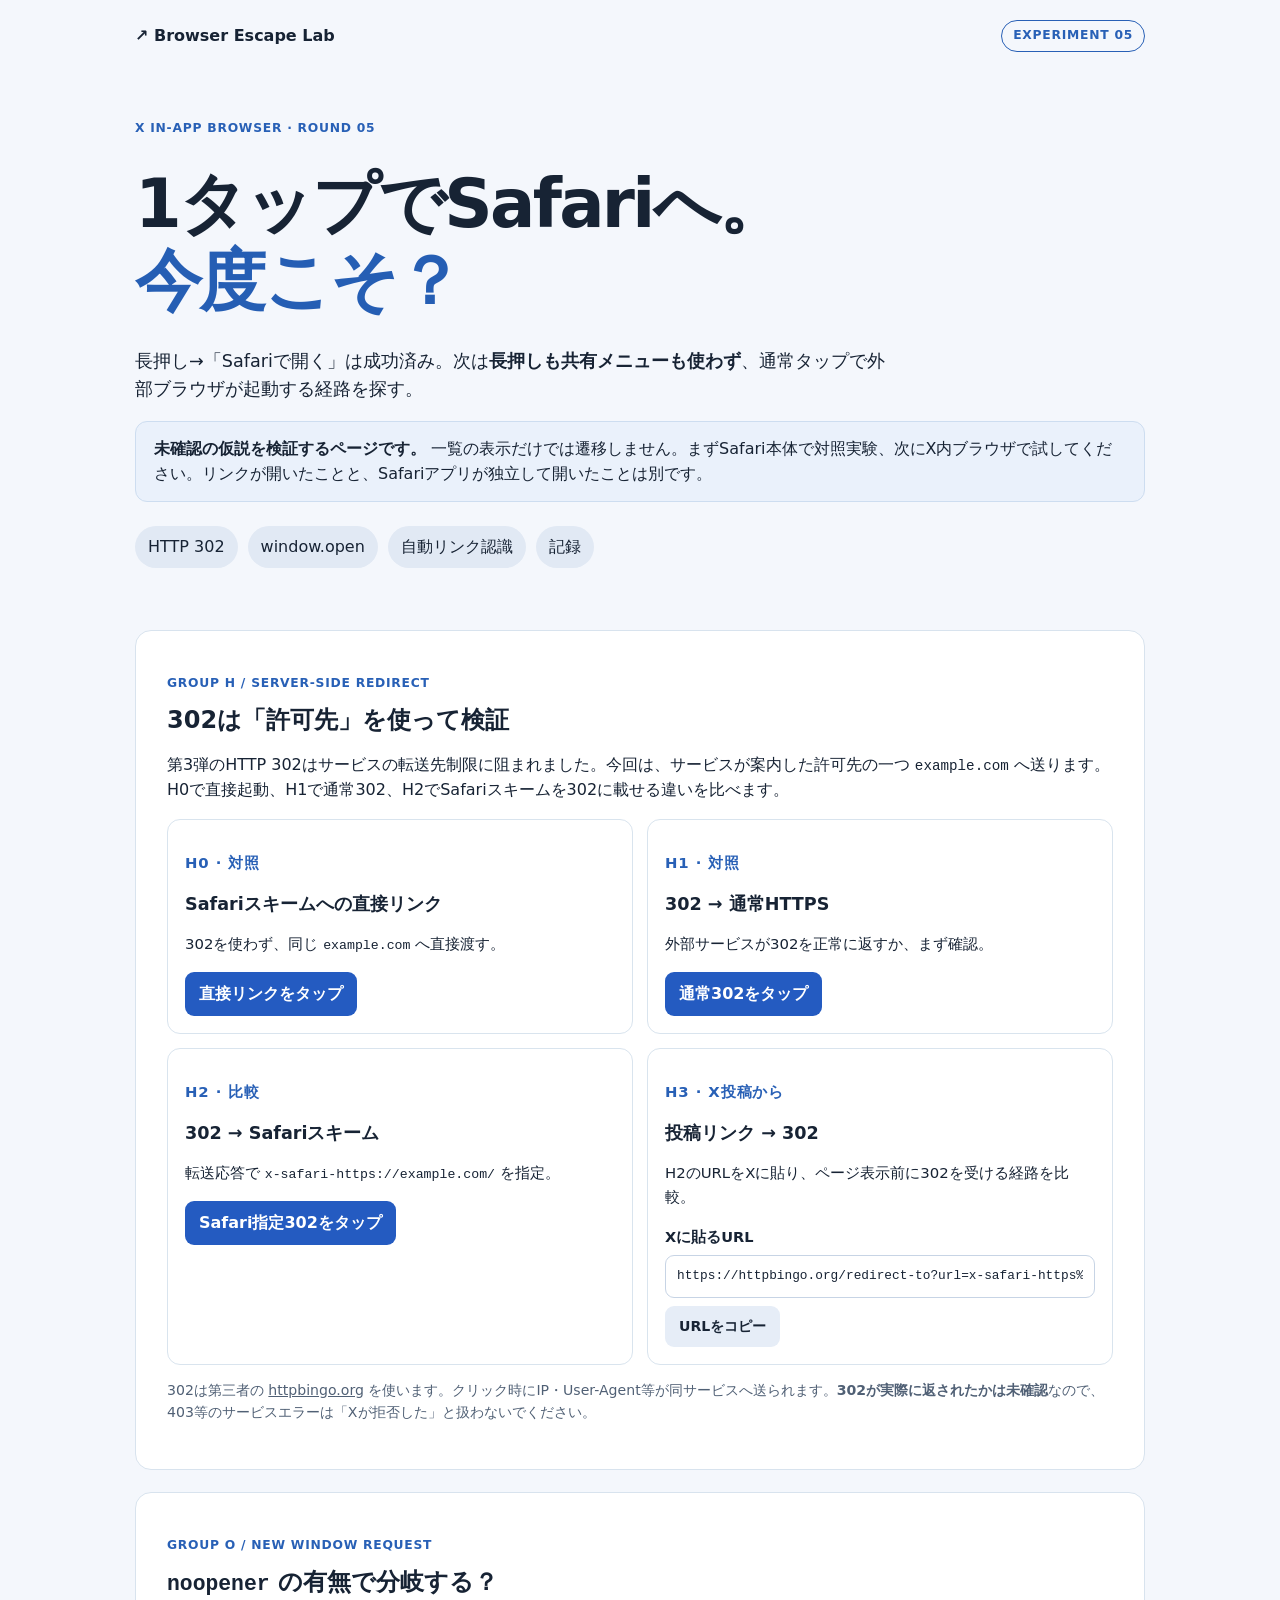
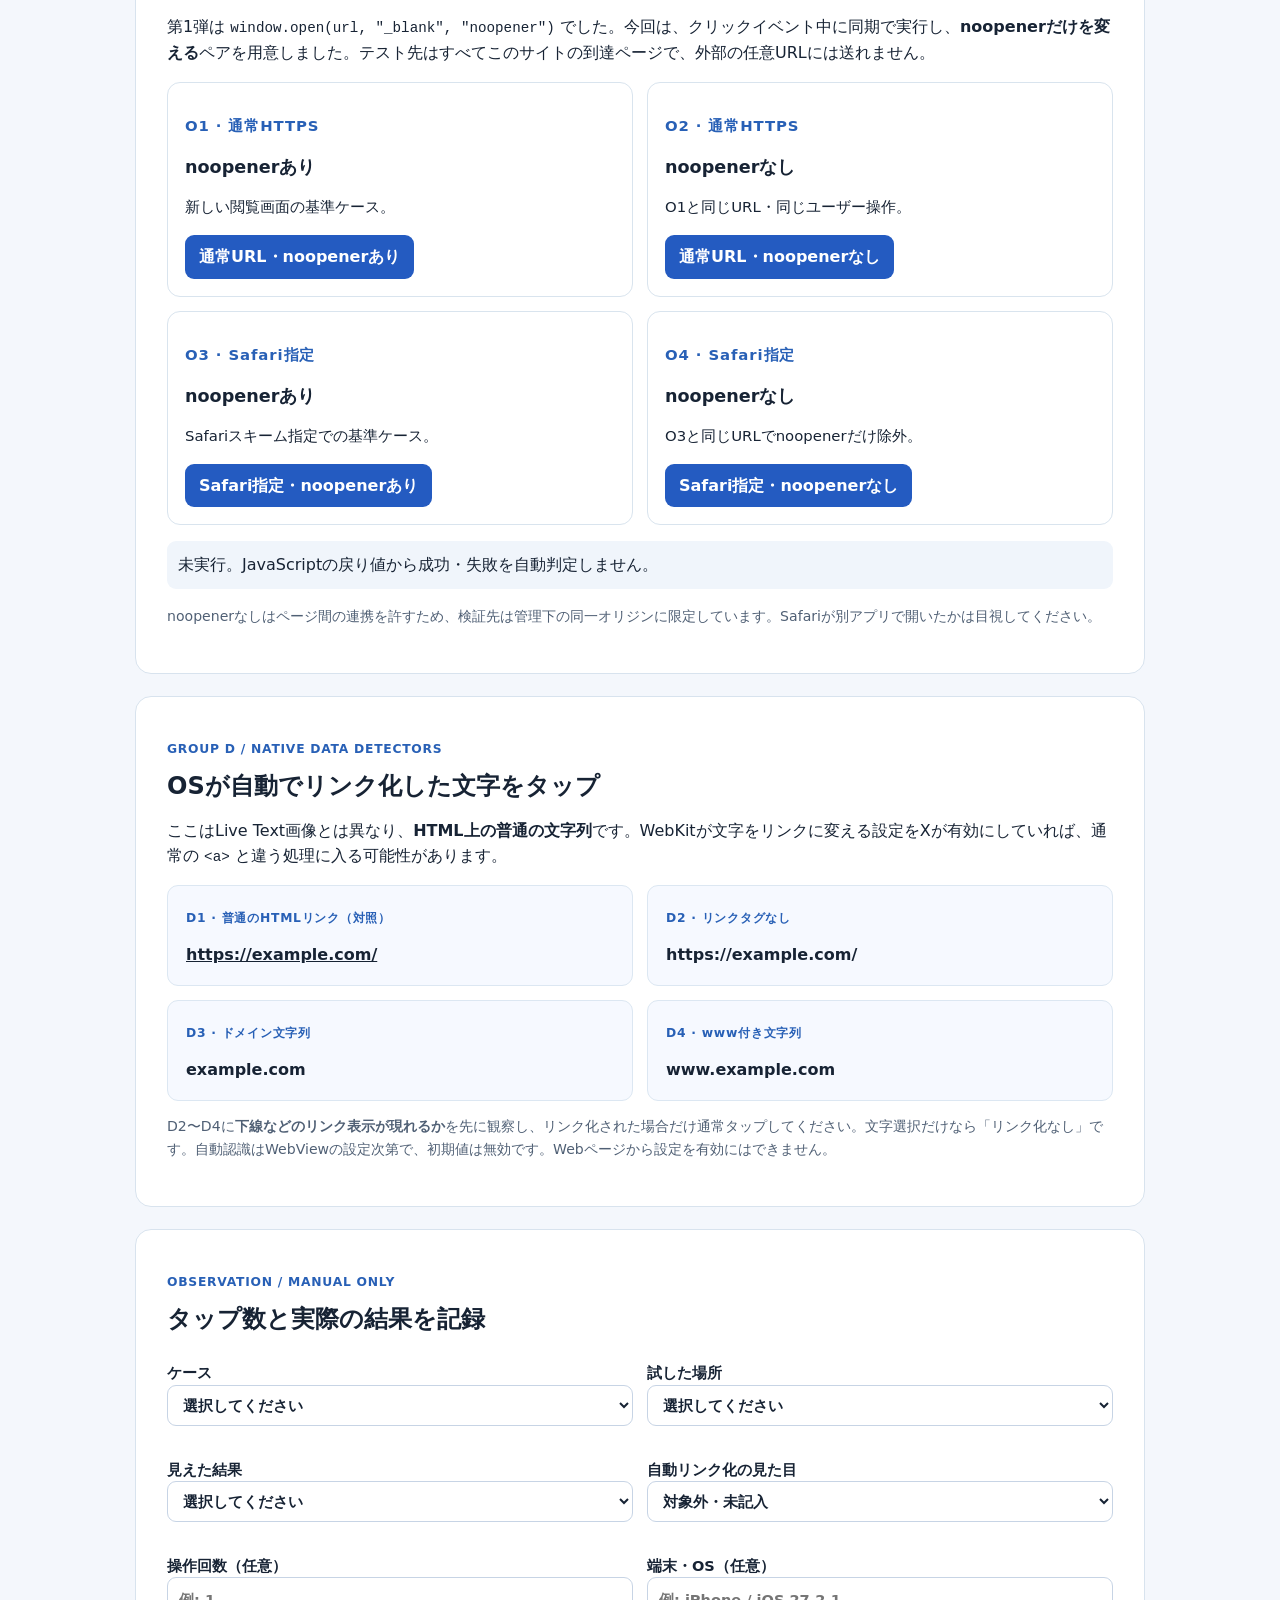
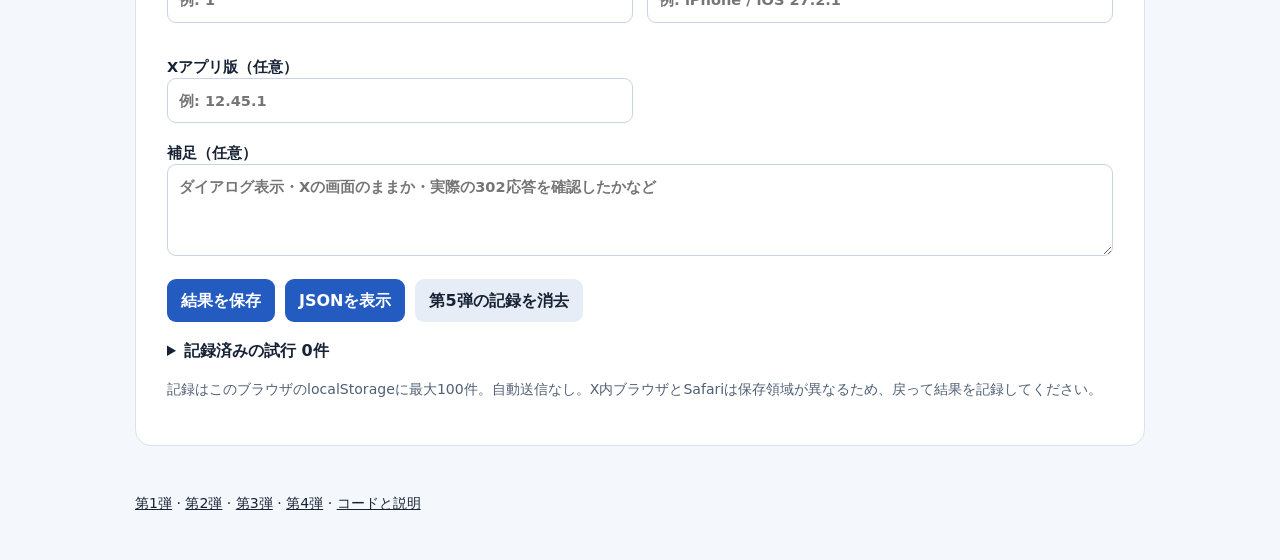
==== round5/index.html @ 77536c6b "feat: add round-five one-tap Safari navigation experiments" ====
<!doctype html>
<html lang="ja">
<head>
<meta charset="utf-8">
<meta name="viewport" content="width=device-width,initial-scale=1,viewport-fit=cover">
<meta name="referrer" content="no-referrer">
<meta name="color-scheme" content="light dark">
<meta name="description" content="X内蔵ブラウザからSafariへワンタップで開けるか。302・window.open・OS自動リンク認識を対照実験。">
<meta property="og:title" content="第5弾：ワンタップでSafariへ出られる？ | Browser Escape Lab">
<meta property="og:description" content="302・noopener有無・自動リンク認識を比較。実機での成功を保証しません。">
<meta name="twitter:card" content="summary">
<title>第5弾：ワンタップでSafariへ？ | Browser Escape Lab</title>
<link rel="stylesheet" href="./styles.css">
<script src="./app.js" defer></script>
</head>
<body>
<header class="wrap site-header">
<a class="brand" href="../">↗ Browser Escape Lab</a><span class="pill">EXPERIMENT 05</span>
</header>
<main class="wrap">
<section class="hero">
<p class="eyebrow">X IN-APP BROWSER · ROUND 05</p>
<h1>1タップでSafariへ。<br><span>今度こそ？</span></h1>
<p class="lead">長押し→「Safariで開く」は成功済み。次は<strong>長押しも共有メニューも使わず</strong>、通常タップで外部ブラウザが起動する経路を探す。</p>
<p class="notice"><strong>未確認の仮説を検証するページです。</strong> 一覧の表示だけでは遷移しません。まずSafari本体で対照実験、次にX内ブラウザで試してください。リンクが開いたことと、Safariアプリが独立して開いたことは別です。</p>
<nav aria-label="実験カテゴリ"><a href="#h">HTTP 302</a><a href="#o">window.open</a><a href="#d">自動リンク認識</a><a href="#records">記録</a></nav>
</section>

<section class="panel" id="h">
<p class="eyebrow">GROUP H / SERVER-SIDE REDIRECT</p><h2>302は「許可先」を使って検証</h2>
<p>第3弾のHTTP 302はサービスの転送先制限に阻まれました。今回は、サービスが案内した許可先の一つ <code>example.com</code> へ送ります。H0で直接起動、H1で通常302、H2でSafariスキームを302に載せる違いを比べます。</p>
<div class="cards">
<article class="case"><p class="case-id">H0 · 対照</p><h3>Safariスキームへの直接リンク</h3><p>302を使わず、同じ <code>example.com</code> へ直接渡す。</p><a class="test-link" id="h0" href="x-safari-https://example.com/">直接リンクをタップ</a></article>
<article class="case"><p class="case-id">H1 · 対照</p><h3>302 → 通常HTTPS</h3><p>外部サービスが302を正常に返すか、まず確認。</p><a class="test-link" id="h1" href="https://httpbingo.org/redirect-to?url=https%3A%2F%2Fexample.com%2F">通常302をタップ</a></article>
<article class="case"><p class="case-id">H2 · 比較</p><h3>302 → Safariスキーム</h3><p>転送応答で <code>x-safari-https://example.com/</code> を指定。</p><a class="test-link" id="h2" href="https://httpbingo.org/redirect-to?url=x-safari-https%3A%2F%2Fexample.com%2F">Safari指定302をタップ</a></article>
<article class="case"><p class="case-id">H3 · X投稿から</p><h3>投稿リンク → 302</h3><p>H2のURLをXに貼り、ページ表示前に302を受ける経路を比較。</p><label for="direct-302">Xに貼るURL</label><input id="direct-302" readonly value="https://httpbingo.org/redirect-to?url=x-safari-https%3A%2F%2Fexample.com%2F"><button type="button" id="copy-direct" class="subtle">URLをコピー</button></article>
</div>
<p class="muted">302は第三者の <a href="https://httpbingo.org/" rel="noreferrer">httpbingo.org</a> を使います。クリック時にIP・User-Agent等が同サービスへ送られます。<strong>302が実際に返されたかは未確認</strong>なので、403等のサービスエラーは「Xが拒否した」と扱わないでください。</p>
</section>

<section class="panel" id="o">
<p class="eyebrow">GROUP O / NEW WINDOW REQUEST</p><h2><code>noopener</code> の有無で分岐する？</h2>
<p>第1弾は <code>window.open(url, "_blank", "noopener")</code> でした。今回は、クリックイベント中に同期で実行し、<strong>noopenerだけを変える</strong>ペアを用意しました。テスト先はすべてこのサイトの到達ページで、外部の任意URLには送れません。</p>
<div class="cards">
<article class="case"><p class="case-id">O1 · 通常HTTPS</p><h3>noopenerあり</h3><p>新しい閲覧画面の基準ケース。</p><button type="button" data-open="o1">通常URL・noopenerあり</button></article>
<article class="case"><p class="case-id">O2 · 通常HTTPS</p><h3>noopenerなし</h3><p>O1と同じURL・同じユーザー操作。</p><button type="button" data-open="o2">通常URL・noopenerなし</button></article>
<article class="case"><p class="case-id">O3 · Safari指定</p><h3>noopenerあり</h3><p>Safariスキーム指定での基準ケース。</p><button type="button" data-open="o3">Safari指定・noopenerあり</button></article>
<article class="case"><p class="case-id">O4 · Safari指定</p><h3>noopenerなし</h3><p>O3と同じURLでnoopenerだけ除外。</p><button type="button" data-open="o4">Safari指定・noopenerなし</button></article>
</div>
<p id="open-status" class="inline-status" role="status" aria-live="polite">未実行。JavaScriptの戻り値から成功・失敗を自動判定しません。</p>
<p class="muted">noopenerなしはページ間の連携を許すため、検証先は管理下の同一オリジンに限定しています。Safariが別アプリで開いたかは目視してください。</p>
</section>

<section class="panel" id="d">
<p class="eyebrow">GROUP D / NATIVE DATA DETECTORS</p><h2>OSが自動でリンク化した文字をタップ</h2>
<p>ここはLive Text画像とは異なり、<strong>HTML上の普通の文字列</strong>です。WebKitが文字をリンクに変える設定をXが有効にしていれば、通常の <code>&lt;a&gt;</code> と違う処理に入る可能性があります。</p>
<div class="detectors">
<div class="detector"><span class="case-id">D1 · 普通のHTMLリンク（対照）</span><a href="https://example.com/" id="d1">https://example.com/</a></div>
<div class="detector"><span class="case-id">D2 · リンクタグなし</span><p id="d2">https://example.com/</p></div>
<div class="detector"><span class="case-id">D3 · ドメイン文字列</span><p id="d3">example.com</p></div>
<div class="detector"><span class="case-id">D4 · www付き文字列</span><p id="d4">www.example.com</p></div>
</div>
<p class="muted">D2〜D4に<strong>下線などのリンク表示が現れるか</strong>を先に観察し、リンク化された場合だけ通常タップしてください。文字選択だけなら「リンク化なし」です。自動認識はWebViewの設定次第で、初期値は無効です。Webページから設定を有効にはできません。</p>
</section>

<section class="panel" id="records">
<p class="eyebrow">OBSERVATION / MANUAL ONLY</p><h2>タップ数と実際の結果を記録</h2>
<form id="result-form">
<div class="fields">
<label>ケース<select id="case" name="case" required><option value="">選択してください</option>
<option value="h0">H0 直接Safari指定</option><option value="h1">H1 302→HTTPS</option><option value="h2">H2 302→Safari指定</option><option value="h3">H3 X投稿から302</option>
<option value="o1">O1 通常URL noopenerあり</option><option value="o2">O2 通常URL noopenerなし</option><option value="o3">O3 Safari指定 noopenerあり</option><option value="o4">O4 Safari指定 noopenerなし</option>
<option value="d1">D1 HTMLリンク</option><option value="d2">D2 URL文字列</option><option value="d3">D3 ドメイン文字列</option><option value="d4">D4 www文字列</option></select></label>
<label>試した場所<select id="source" name="source" required><option value="">選択してください</option><option value="x">X内ブラウザ</option><option value="xpost">X投稿のリンク</option><option value="safari">Safari本体</option><option value="other">その他</option></select></label>
<label>見えた結果<select id="outcome" name="outcome" required><option value="">選択してください</option>
<option value="safari">Safariが別アプリで開いた</option><option value="otherbrowser">別の外部ブラウザで開いた</option><option value="inapp">X内で開いた／移動した</option><option value="newview">X内の別の画面・タブが開いた</option><option value="menu">確認メニューだけ出た</option><option value="service">302サービスのエラー・拒否</option><option value="blocked">無反応・遷移拒否</option><option value="unknown">判定できない</option>
</select></label>
<label>自動リンク化の見た目<select id="detected" name="detected"><option value="">対象外・未記入</option><option value="yes">自動リンク化したように見える</option><option value="no">リンク化していない</option><option value="unknown">判断できない</option></select></label>
<label>操作回数（任意）<input id="steps" name="steps" inputmode="numeric" type="number" min="0" max="30" placeholder="例: 1"></label>
<label>端末・OS（任意）<input id="device" name="device" maxlength="160" placeholder="例: iPhone / iOS 27.2.1"></label>
<label>Xアプリ版（任意）<input id="xVersion" name="xVersion" maxlength="100" placeholder="例: 12.45.1"></label>
</div>
<label>補足（任意）<textarea id="note" name="note" maxlength="800" rows="3" placeholder="ダイアログ表示・Xの画面のままか・実際の302応答を確認したかなど"></textarea></label>
<div class="actions"><button type="submit">結果を保存</button><button type="button" id="export">JSONを表示</button><button type="button" class="secondary" id="clear">第5弾の記録を消去</button></div>
</form>
<p id="storage-warning" class="notice" hidden>保存できない環境です。ページを閉じる前にJSONをコピーしてください。</p>
<p id="status" role="status" aria-live="polite"></p>
<details><summary>記録済みの試行 <span id="count">0件</span></summary><div id="history"></div></details>
<section id="export-box" hidden><label for="json">結果JSON（端末情報・メモを含みます）</label><textarea id="json" rows="10" readonly></textarea><button id="copy-json" type="button">JSONをコピー</button></section>
<p class="muted">記録はこのブラウザのlocalStorageに最大100件。自動送信なし。X内ブラウザとSafariは保存領域が異なるため、戻って結果を記録してください。</p>
</section>
<footer><a href="../">第1弾</a> · <a href="../round2/">第2弾</a> · <a href="../round3/">第3弾</a> · <a href="../round4/">第4弾</a> · <a href="https://github.com/H4M4CHi-ttr/x-external-browser/tree/main/round5" rel="noreferrer">コードと説明</a></footer>
</main></body></html>
---- round5/styles.css ----
:root{font-family:system-ui,-apple-system,BlinkMacSystemFont,"Hiragino Kaku Gothic ProN",sans-serif;color-scheme:light dark;line-height:1.6}*{box-sizing:border-box}body{margin:0;color:light-dark(#172334,#e8f1ff);background:light-dark(#f4f7fc,#0e1522)}a{color:inherit}.wrap{width:min(1010px,calc(100% - 32px));margin-inline:auto}.site-header{display:flex;justify-content:space-between;align-items:center;gap:10px;padding:20px 0}.brand{font-weight:800;text-decoration:none}.pill,.eyebrow,.case-id{font-size:.77rem;letter-spacing:.06em;font-weight:800;color:light-dark(#2860b6,#a5c7ff)}.pill{border:1px solid currentColor;border-radius:40px;padding:5px 11px}.hero{padding:35px 0 20px}.hero h1{font-size:clamp(2.2rem,5.5vw,4.2rem);line-height:1.15;letter-spacing:-.04em;margin:.4em 0}.hero h1 span{color:light-dark(#255eb4,#95c6ff)}.hero .lead{font-size:1.1rem;max-width:750px}.notice{padding:14px 18px;border:1px solid light-dark(#cdddf0,#38577d);border-radius:12px;background:light-dark(#eaf1fb,#1e3048)}nav{display:flex;flex-wrap:wrap;gap:10px;margin:24px 0}nav a{background:light-dark(#e1e9f4,#2b3b53);border-radius:100px;padding:8px 13px;text-decoration:none}.panel{background:light-dark(#fff,#1b2736);border:1px solid light-dark(#d8e3ee,#40536d);border-radius:16px;padding:clamp(18px,3vw,31px);margin:18px 0 22px}.panel h2{margin:.3em 0 .7em;font-size:1.5rem;line-height:1.2}.cards,.fields{display:grid;grid-template-columns:repeat(2,minmax(0,1fr));gap:14px}.case{border:1px solid light-dark(#d9e4ee,#465874);border-radius:13px;padding:17px;min-width:0}.case h3{margin:.35em 0;font-size:1.1rem}.case p{font-size:.93rem}.test-link,button{display:inline-block;border:0;border-radius:9px;background:light-dark(#245bc1,#93b8ff);color:light-dark(#fff,#071b3b);font:inherit;font-weight:750;line-height:1.35;padding:11px 14px;text-decoration:none;cursor:pointer}.secondary,.subtle{background:light-dark(#e6edf7,#384960);color:inherit}.subtle{font-size:.88rem;margin-top:8px}.inline-status{background:light-dark(#f0f5fb,#182332);border-radius:9px;padding:11px}.muted{font-size:.88rem;color:light-dark(#506075,#b5c7e0)}label{display:block;font-weight:700;font-size:.91rem;margin:11px 0 7px}input,textarea,select{width:100%;padding:10px 11px;font:inherit;color:inherit;background:light-dark(#fff,#101c2c);border:1px solid light-dark(#c7d4e5,#5b6e86);border-radius:9px;min-width:0}input[readonly]{font-size:.8rem;font-family:ui-monospace,SFMono-Regular,monospace}.detectors{display:grid;grid-template-columns:repeat(2,minmax(0,1fr));gap:14px}.detector{background:light-dark(#f6f9ff,#132033);padding:18px;border-radius:11px;border:1px solid light-dark(#dce7f2,#46586b);overflow-wrap:anywhere}.detector>a,.detector>p{display:block;margin:12px 0 0;font-weight:650}.detector>p{cursor:auto}.actions{display:flex;gap:10px;flex-wrap:wrap;margin:16px 0}#history p{border-bottom:1px solid light-dark(#dee5ed,#3b4b60);white-space:pre-wrap;padding:10px 0}code{overflow-wrap:anywhere;font-family:ui-monospace,SFMono-Regular,monospace;font-size:.89em}summary{cursor:pointer;font-weight:700}button:focus-visible,a:focus-visible{outline:3px solid orange;outline-offset:3px}footer{padding:24px 0 46px;font-size:.88rem}@media(max-width:650px){.wrap{width:calc(100% - 24px)}.cards,.fields,.detectors{grid-template-columns:1fr}.site-header{padding:15px 0}.hero{padding:20px 0 6px}.panel{padding:18px}}
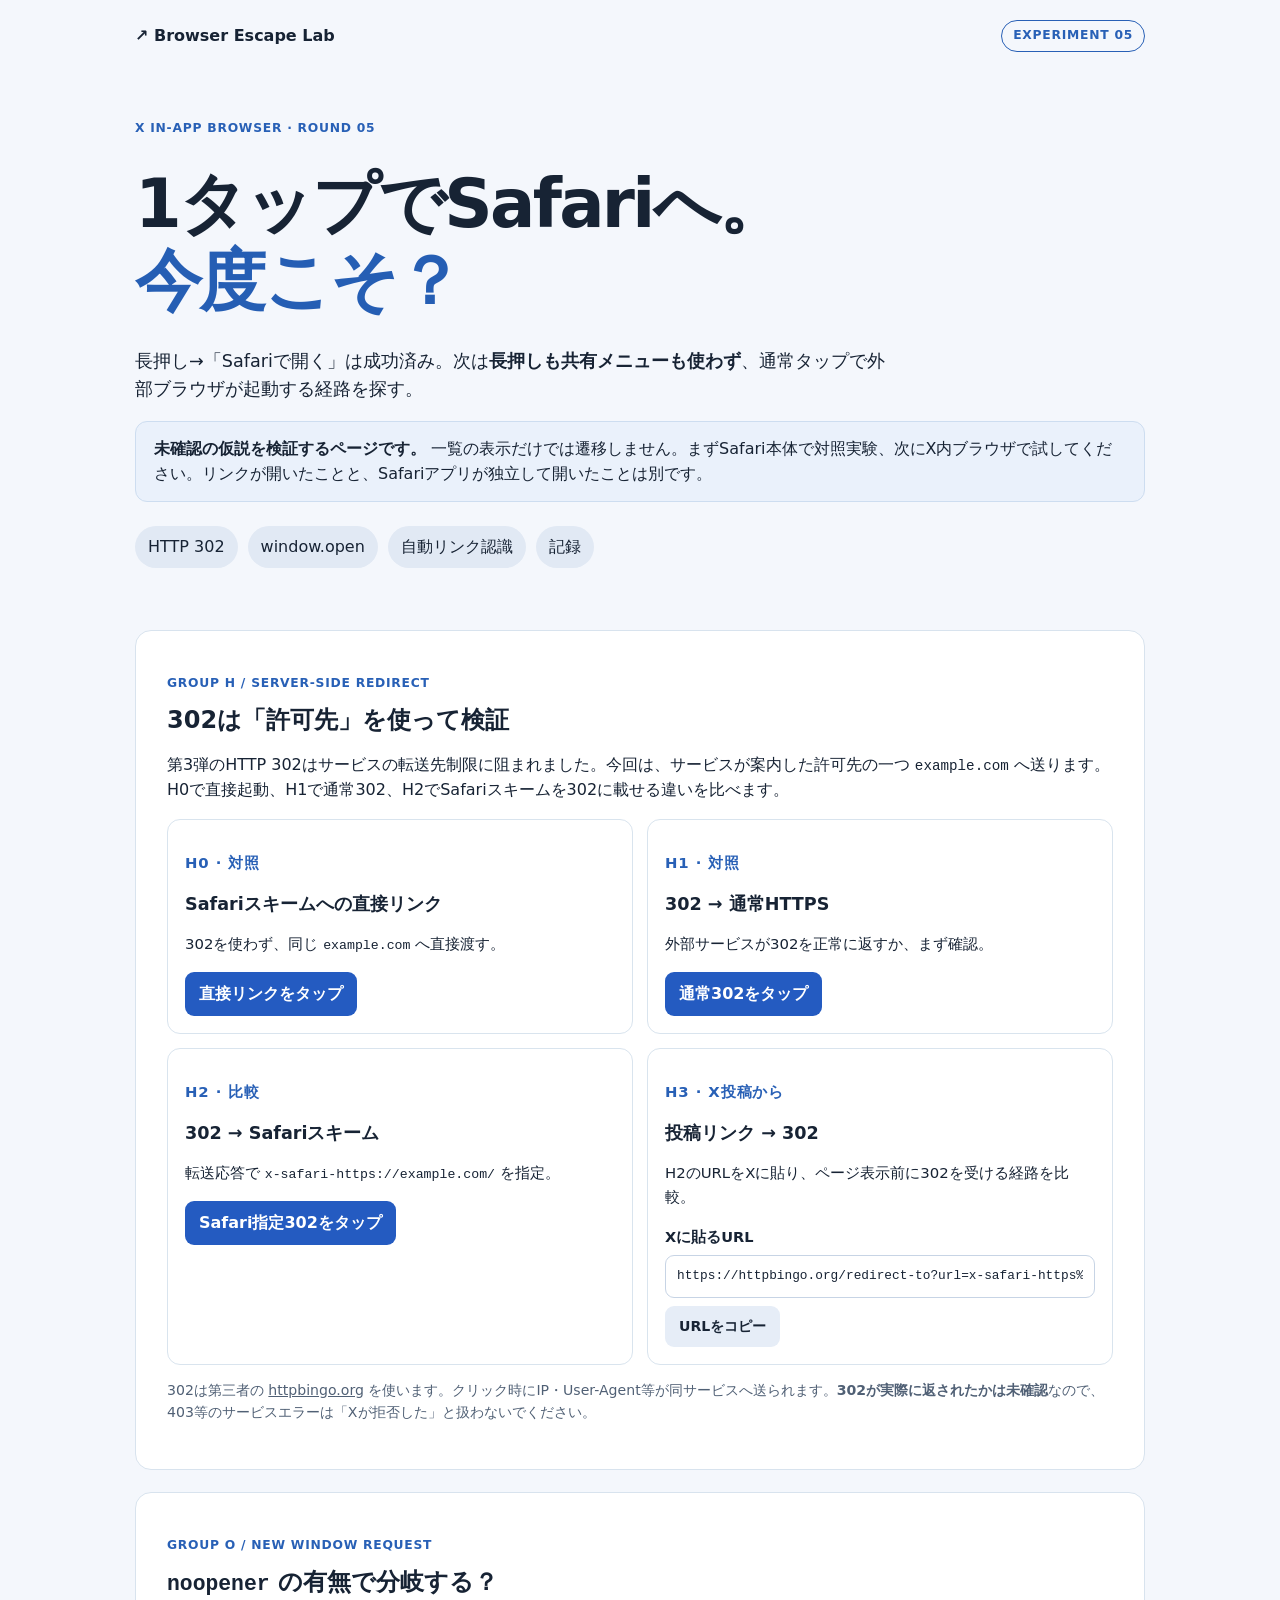
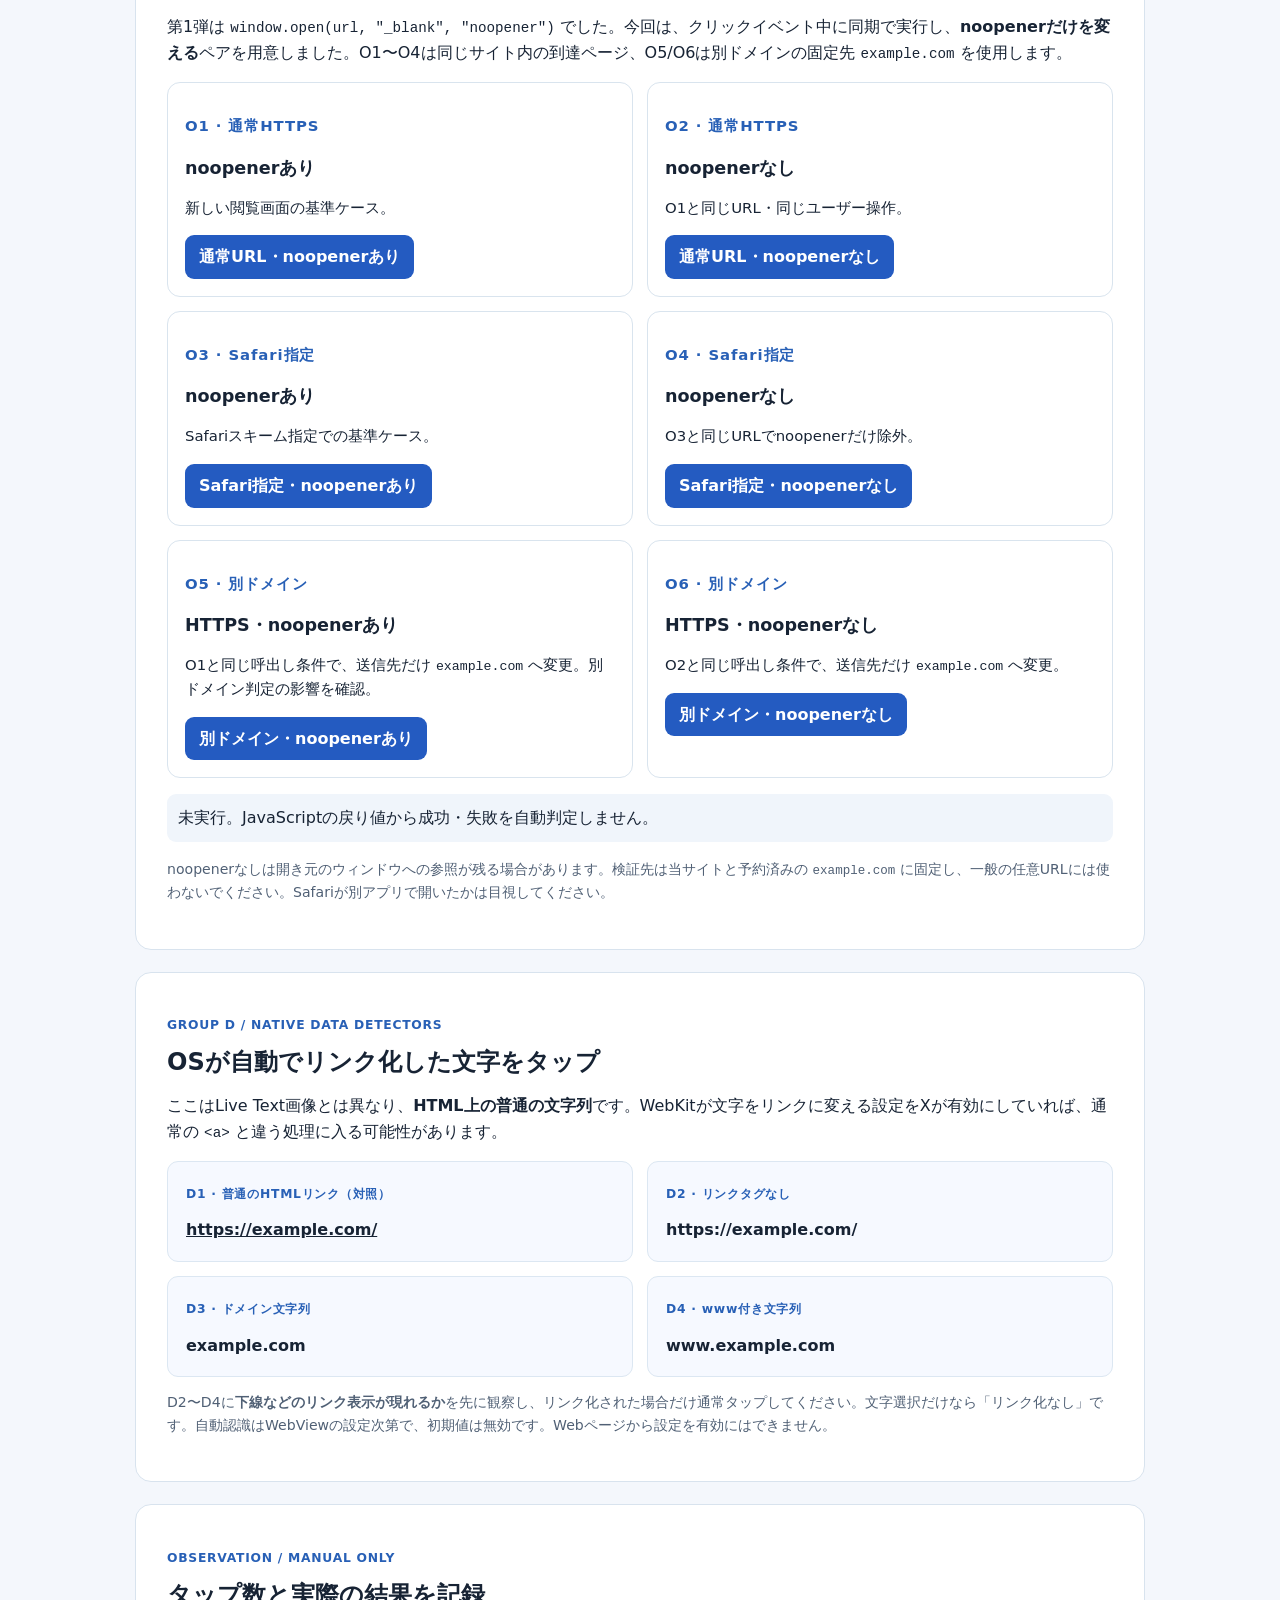
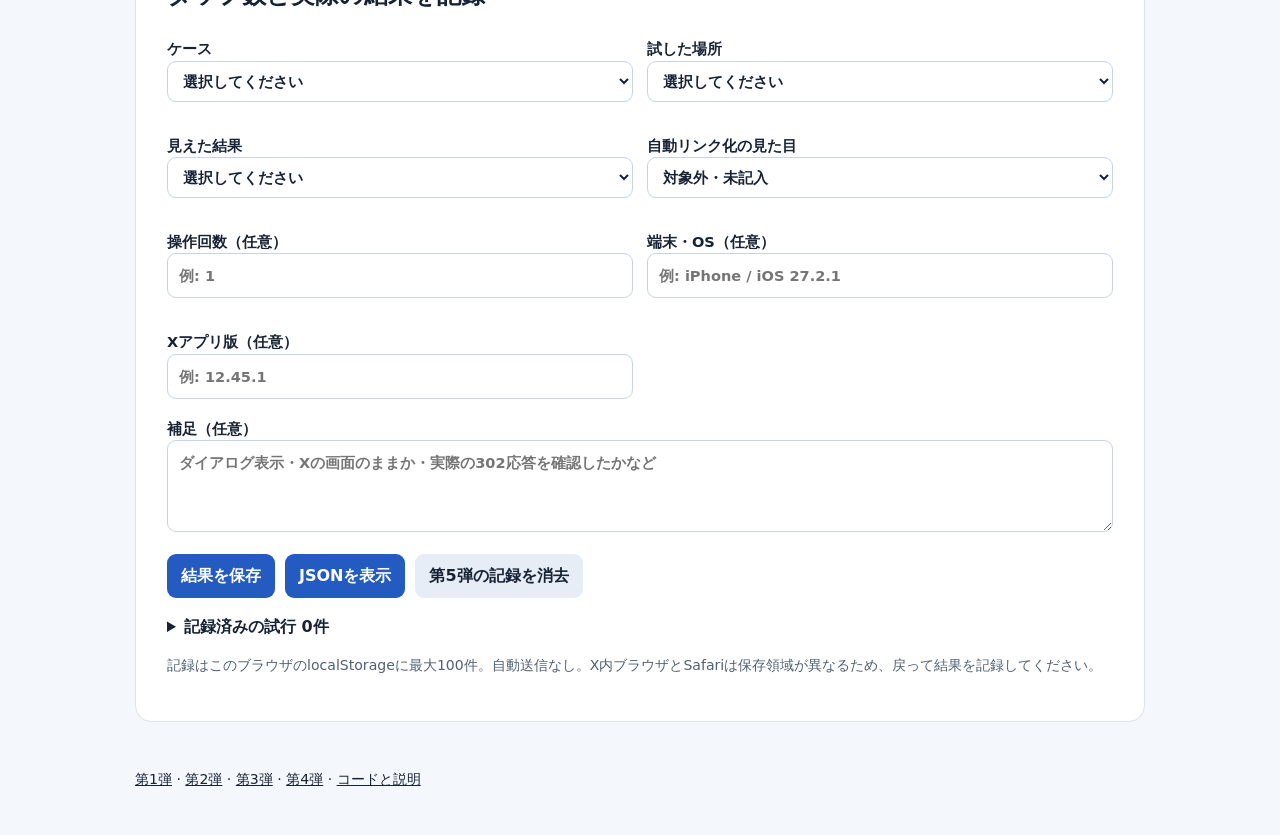
==== commit 95fec0b1: "test: compare cross-origin window.open navigation in round five" ====
--- a/round5/index.html
+++ b/round5/index.html
@@ -40,15 +40,17 @@
 
 <section class="panel" id="o">
 <p class="eyebrow">GROUP O / NEW WINDOW REQUEST</p><h2><code>noopener</code> の有無で分岐する？</h2>
-<p>第1弾は <code>window.open(url, "_blank", "noopener")</code> でした。今回は、クリックイベント中に同期で実行し、<strong>noopenerだけを変える</strong>ペアを用意しました。テスト先はすべてこのサイトの到達ページで、外部の任意URLには送れません。</p>
+<p>第1弾は <code>window.open(url, "_blank", "noopener")</code> でした。今回は、クリックイベント中に同期で実行し、<strong>noopenerだけを変える</strong>ペアを用意しました。O1〜O4は同じサイト内の到達ページ、O5/O6は別ドメインの固定先 <code>example.com</code> を使用します。</p>
 <div class="cards">
 <article class="case"><p class="case-id">O1 · 通常HTTPS</p><h3>noopenerあり</h3><p>新しい閲覧画面の基準ケース。</p><button type="button" data-open="o1">通常URL・noopenerあり</button></article>
 <article class="case"><p class="case-id">O2 · 通常HTTPS</p><h3>noopenerなし</h3><p>O1と同じURL・同じユーザー操作。</p><button type="button" data-open="o2">通常URL・noopenerなし</button></article>
 <article class="case"><p class="case-id">O3 · Safari指定</p><h3>noopenerあり</h3><p>Safariスキーム指定での基準ケース。</p><button type="button" data-open="o3">Safari指定・noopenerあり</button></article>
 <article class="case"><p class="case-id">O4 · Safari指定</p><h3>noopenerなし</h3><p>O3と同じURLでnoopenerだけ除外。</p><button type="button" data-open="o4">Safari指定・noopenerなし</button></article>
+<article class="case"><p class="case-id">O5 · 別ドメイン</p><h3>HTTPS・noopenerあり</h3><p>O1と同じ呼出し条件で、送信先だけ <code>example.com</code> へ変更。別ドメイン判定の影響を確認。</p><button type="button" data-open="o5">別ドメイン・noopenerあり</button></article>
+<article class="case"><p class="case-id">O6 · 別ドメイン</p><h3>HTTPS・noopenerなし</h3><p>O2と同じ呼出し条件で、送信先だけ <code>example.com</code> へ変更。</p><button type="button" data-open="o6">別ドメイン・noopenerなし</button></article>
 </div>
 <p id="open-status" class="inline-status" role="status" aria-live="polite">未実行。JavaScriptの戻り値から成功・失敗を自動判定しません。</p>
-<p class="muted">noopenerなしはページ間の連携を許すため、検証先は管理下の同一オリジンに限定しています。Safariが別アプリで開いたかは目視してください。</p>
+<p class="muted">noopenerなしは開き元のウィンドウへの参照が残る場合があります。検証先は当サイトと予約済みの <code>example.com</code> に固定し、一般の任意URLには使わないでください。Safariが別アプリで開いたかは目視してください。</p>
 </section>
 
 <section class="panel" id="d">
@@ -70,6 +72,7 @@
 <label>ケース<select id="case" name="case" required><option value="">選択してください</option>
 <option value="h0">H0 直接Safari指定</option><option value="h1">H1 302→HTTPS</option><option value="h2">H2 302→Safari指定</option><option value="h3">H3 X投稿から302</option>
 <option value="o1">O1 通常URL noopenerあり</option><option value="o2">O2 通常URL noopenerなし</option><option value="o3">O3 Safari指定 noopenerあり</option><option value="o4">O4 Safari指定 noopenerなし</option>
+<option value="o5">O5 別ドメイン HTTPS noopenerあり</option><option value="o6">O6 別ドメイン HTTPS noopenerなし</option>
 <option value="d1">D1 HTMLリンク</option><option value="d2">D2 URL文字列</option><option value="d3">D3 ドメイン文字列</option><option value="d4">D4 www文字列</option></select></label>
 <label>試した場所<select id="source" name="source" required><option value="">選択してください</option><option value="x">X内ブラウザ</option><option value="xpost">X投稿のリンク</option><option value="safari">Safari本体</option><option value="other">その他</option></select></label>
 <label>見えた結果<select id="outcome" name="outcome" required><option value="">選択してください</option>
